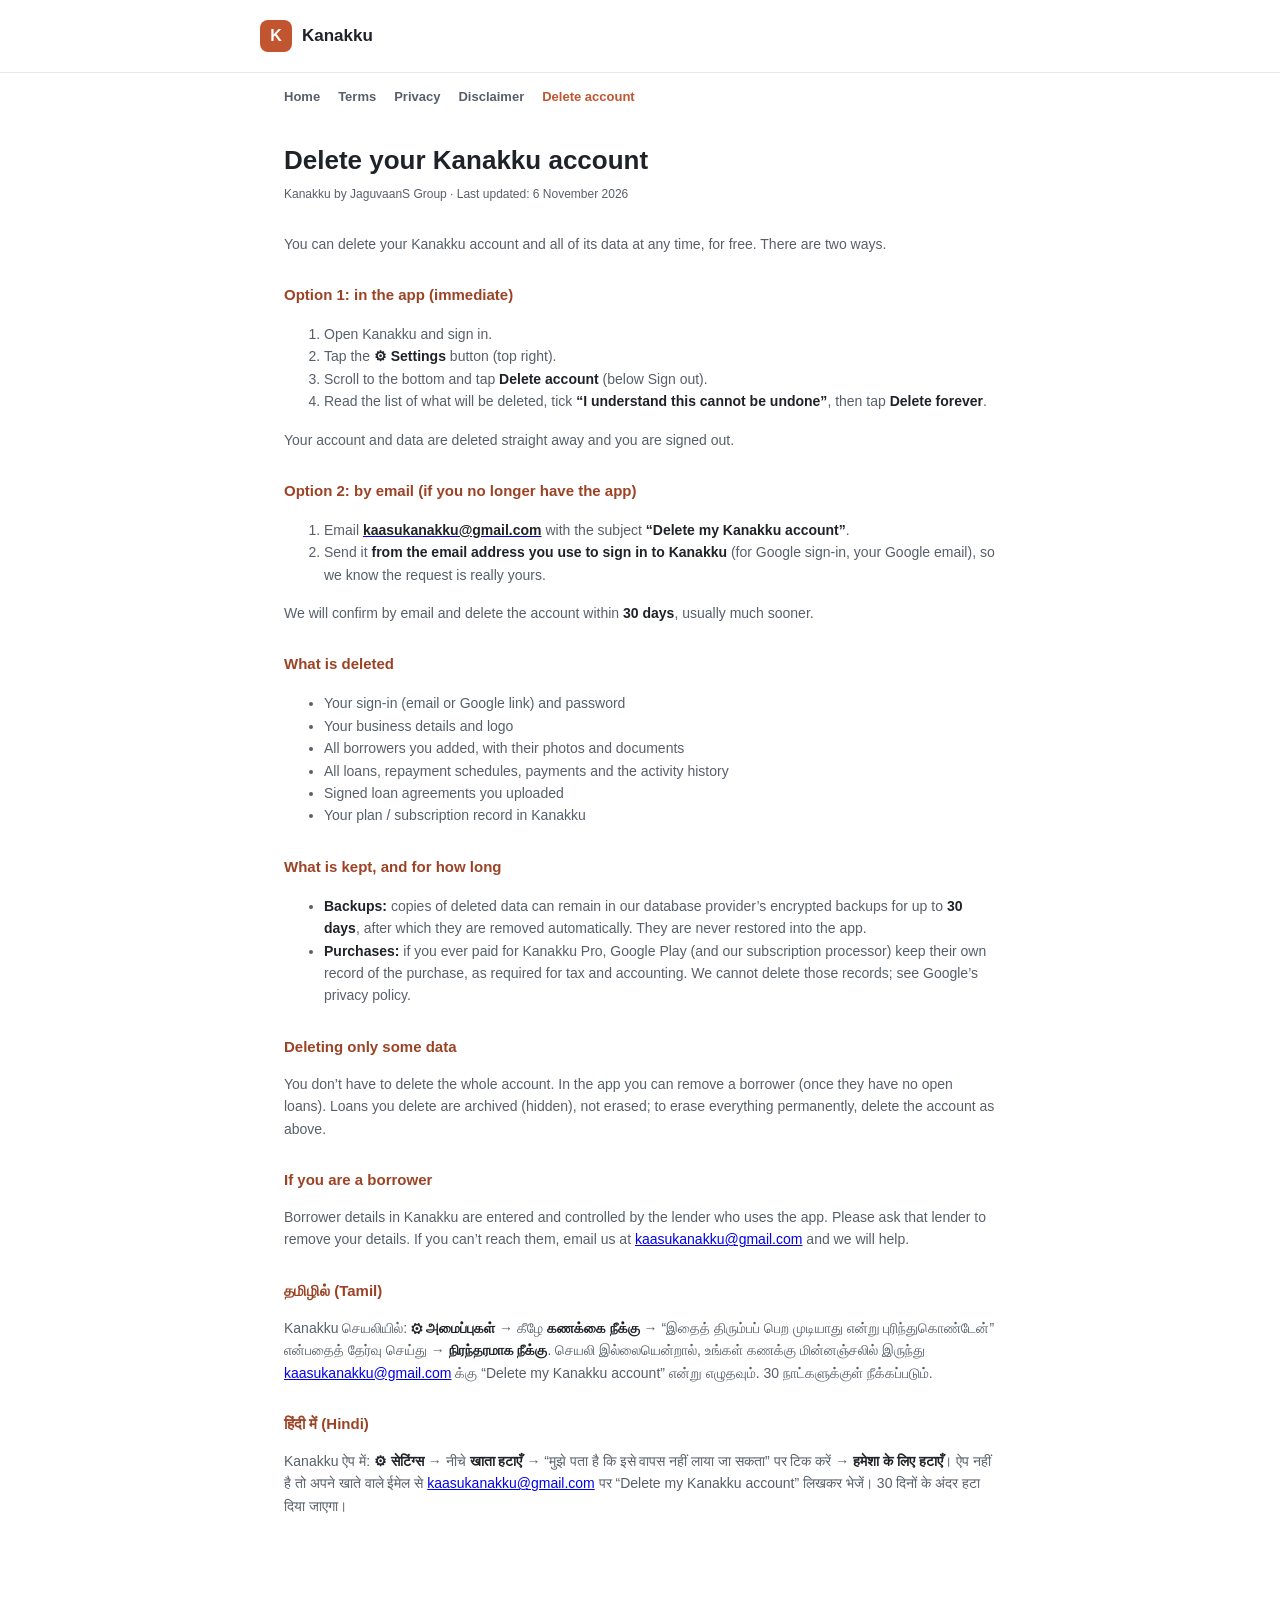
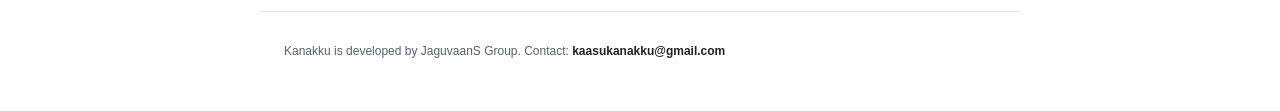
==== delete-account.html @ 922ca854 "Add account deletion page (Google Play requirement), link it from every page Co-Authored-By: Claude " ====
<!doctype html>
<html lang="en">
<head>
<meta charset="utf-8">
<title>Delete your account — Kanakku</title>
<meta name="viewport" content="width=device-width, initial-scale=1">
<meta name="description" content="How to delete your Kanakku account and data, in the app or by email.">
<link rel="stylesheet" href="style.css">
</head>
<body>
<header class="site">
  <div class="wrap">
    <div class="logo-mark">K</div>
    <div class="name">Kanakku</div>
  </div>
</header>
<nav class="site">
  <a href="index.html">Home</a>
  <a href="terms.html">Terms</a>
  <a href="privacy.html">Privacy</a>
  <a href="disclaimer.html">Disclaimer</a>
  <a href="delete-account.html" class="active">Delete account</a>
</nav>

<main>
  <h1>Delete your Kanakku account</h1>
  <div class="updated">Kanakku by JaguvaanS Group · Last updated: 6 November 2026</div>

  <p>You can delete your Kanakku account and all of its data at any time, for free. There are two ways.</p>

  <h2>Option 1: in the app (immediate)</h2>
  <ol>
    <li>Open Kanakku and sign in.</li>
    <li>Tap the <strong>⚙ Settings</strong> button (top right).</li>
    <li>Scroll to the bottom and tap <strong>Delete account</strong> (below Sign out).</li>
    <li>Read the list of what will be deleted, tick <strong>“I understand this cannot be undone”</strong>, then tap <strong>Delete forever</strong>.</li>
  </ol>
  <p>Your account and data are deleted straight away and you are signed out.</p>

  <h2>Option 2: by email (if you no longer have the app)</h2>
  <ol>
    <li>Email <a href="mailto:kaasukanakku@gmail.com?subject=Delete%20my%20Kanakku%20account"><strong>kaasukanakku@gmail.com</strong></a> with the subject <strong>“Delete my Kanakku account”</strong>.</li>
    <li>Send it <strong>from the email address you use to sign in to Kanakku</strong> (for Google sign-in, your Google email), so we know the request is really yours.</li>
  </ol>
  <p>We will confirm by email and delete the account within <strong>30 days</strong>, usually much sooner.</p>

  <h2>What is deleted</h2>
  <ul>
    <li>Your sign-in (email or Google link) and password</li>
    <li>Your business details and logo</li>
    <li>All borrowers you added, with their photos and documents</li>
    <li>All loans, repayment schedules, payments and the activity history</li>
    <li>Signed loan agreements you uploaded</li>
    <li>Your plan / subscription record in Kanakku</li>
  </ul>

  <h2>What is kept, and for how long</h2>
  <ul>
    <li><strong>Backups:</strong> copies of deleted data can remain in our database provider’s encrypted backups for up to <strong>30 days</strong>, after which they are removed automatically. They are never restored into the app.</li>
    <li><strong>Purchases:</strong> if you ever paid for Kanakku Pro, Google Play (and our subscription processor) keep their own record of the purchase, as required for tax and accounting. We cannot delete those records; see Google’s privacy policy.</li>
  </ul>

  <h2>Deleting only some data</h2>
  <p>You don’t have to delete the whole account. In the app you can remove a borrower (once they have no open loans). Loans you delete are archived (hidden), not erased; to erase everything permanently, delete the account as above.</p>

  <h2>If you are a borrower</h2>
  <p>Borrower details in Kanakku are entered and controlled by the lender who uses the app. Please ask that lender to remove your details. If you can’t reach them, email us at <a href="mailto:kaasukanakku@gmail.com">kaasukanakku@gmail.com</a> and we will help.</p>

  <h2>தமிழில் (Tamil)</h2>
  <p>Kanakku செயலியில்: <strong>⚙ அமைப்புகள்</strong> → கீழே <strong>கணக்கை நீக்கு</strong> → “இதைத் திரும்பப் பெற முடியாது என்று புரிந்துகொண்டேன்” என்பதைத் தேர்வு செய்து → <strong>நிரந்தரமாக நீக்கு</strong>. செயலி இல்லையென்றால், உங்கள் கணக்கு மின்னஞ்சலில் இருந்து <a href="mailto:kaasukanakku@gmail.com">kaasukanakku@gmail.com</a> க்கு “Delete my Kanakku account” என்று எழுதவும். 30 நாட்களுக்குள் நீக்கப்படும்.</p>

  <h2>हिंदी में (Hindi)</h2>
  <p>Kanakku ऐप में: <strong>⚙ सेटिंग्स</strong> → नीचे <strong>खाता हटाएँ</strong> → “मुझे पता है कि इसे वापस नहीं लाया जा सकता” पर टिक करें → <strong>हमेशा के लिए हटाएँ</strong>। ऐप नहीं है तो अपने खाते वाले ईमेल से <a href="mailto:kaasukanakku@gmail.com">kaasukanakku@gmail.com</a> पर “Delete my Kanakku account” लिखकर भेजें। 30 दिनों के अंदर हटा दिया जाएगा।</p>
</main>

<footer class="site">
  Kanakku is developed by JaguvaanS Group. Contact: <strong>kaasukanakku@gmail.com</strong>
</footer>
</body>
</html>
---- style.css ----
:root {
  --primary: #C1552F;
  --primary-dark: #9c4325;
  --text: #1f2328;
  --text-secondary: #57606a;
  --border: #e5e7eb;
  --bg: #ffffff;
  --bg-muted: #f7f7f9;
}

* { box-sizing: border-box; }

body {
  margin: 0;
  font-family: -apple-system, BlinkMacSystemFont, "Segoe UI", Roboto, Helvetica, Arial, sans-serif;
  color: var(--text);
  background: var(--bg);
  line-height: 1.6;
}

header.site {
  border-bottom: 1px solid var(--border);
  padding: 20px 24px;
}

header.site .wrap {
  max-width: 760px;
  margin: 0 auto;
  display: flex;
  align-items: center;
  gap: 10px;
}

.logo-mark {
  width: 32px;
  height: 32px;
  border-radius: 8px;
  background: var(--primary);
  color: #fff;
  display: flex;
  align-items: center;
  justify-content: center;
  font-weight: 800;
  font-size: 16px;
  flex-shrink: 0;
}

header.site .name {
  font-weight: 800;
  font-size: 17px;
}

nav.site {
  max-width: 760px;
  margin: 0 auto;
  padding: 14px 24px 0;
  display: flex;
  gap: 18px;
  font-size: 13px;
}

nav.site a {
  color: var(--text-secondary);
  text-decoration: none;
  font-weight: 600;
}

nav.site a.active, nav.site a:hover {
  color: var(--primary);
}

main {
  max-width: 760px;
  margin: 0 auto;
  padding: 32px 24px 80px;
}

h1 {
  font-size: 26px;
  font-weight: 800;
  margin: 0 0 4px;
}

.updated {
  font-size: 12px;
  color: var(--text-secondary);
  margin-bottom: 28px;
}

h2 {
  font-size: 15px;
  font-weight: 800;
  margin: 28px 0 8px;
  color: var(--primary-dark);
}

p, li {
  font-size: 14px;
  color: var(--text-secondary);
}

.legal-block {
  white-space: pre-wrap;
  font-size: 13.5px;
  color: var(--text-secondary);
  line-height: 1.75;
}

.hero {
  text-align: center;
  padding: 60px 24px 40px;
}

.hero .logo-mark {
  width: 56px;
  height: 56px;
  font-size: 26px;
  border-radius: 16px;
  margin: 0 auto 18px;
}

.hero h1 {
  font-size: 30px;
}

.hero p.tagline {
  font-size: 15px;
  max-width: 460px;
  margin: 10px auto 0;
}

.cards {
  display: grid;
  grid-template-columns: repeat(auto-fit, minmax(200px, 1fr));
  gap: 14px;
  margin-top: 36px;
}

.card {
  border: 1px solid var(--border);
  border-radius: 12px;
  padding: 18px;
  background: var(--bg-muted);
}

.card h3 {
  font-size: 14px;
  margin: 0 0 6px;
}

.card p {
  font-size: 12.5px;
  margin: 0;
}

.card a {
  color: var(--primary);
  font-weight: 700;
  font-size: 12.5px;
  text-decoration: none;
}

footer.site {
  max-width: 760px;
  margin: 0 auto;
  padding: 30px 24px 50px;
  font-size: 12px;
  color: var(--text-secondary);
  border-top: 1px solid var(--border);
}

strong { color: var(--text); }
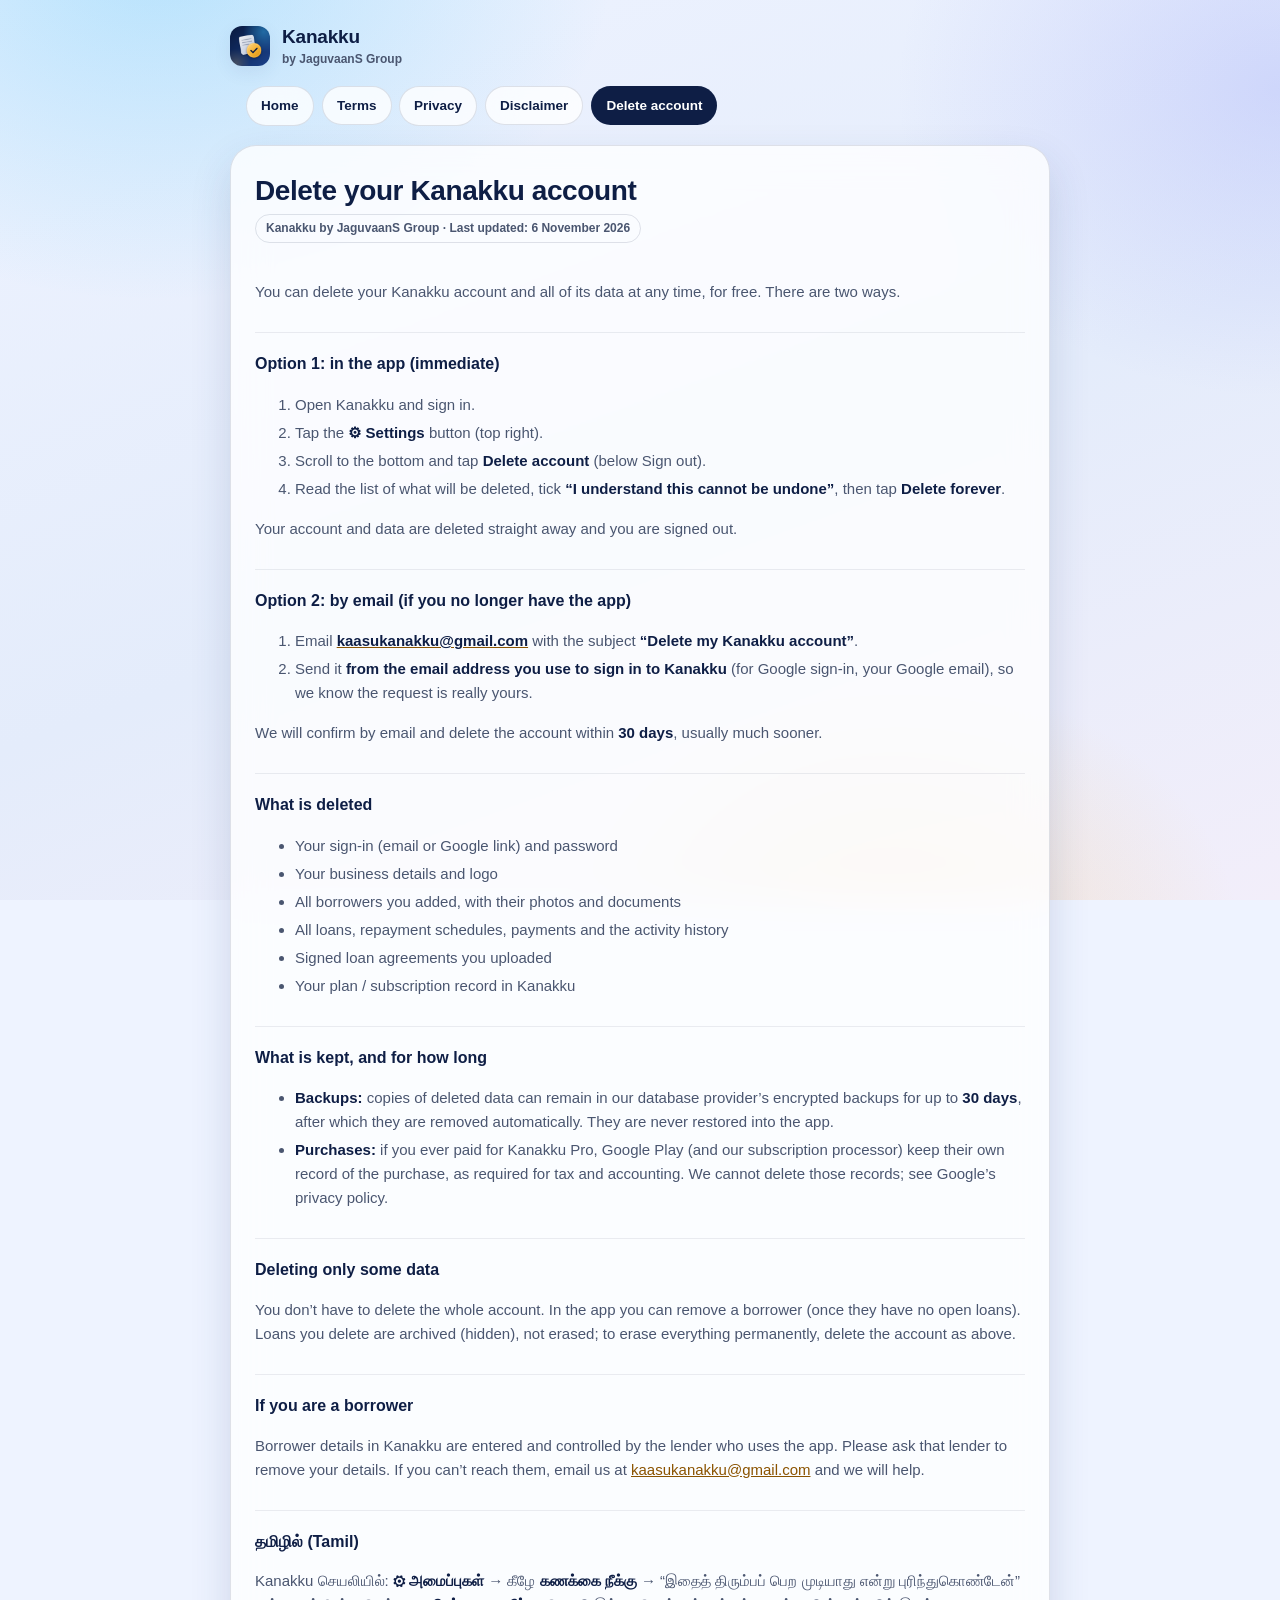
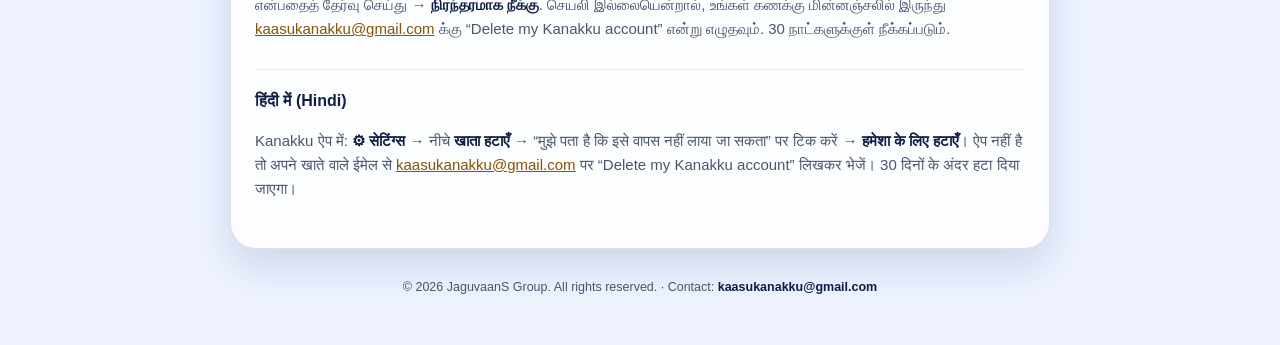
==== commit bb76c042: "Glass redesign to match the app; data stored in Mumbai, India New look (navy gradient / light blue, " ====
--- a/delete-account.html
+++ b/delete-account.html
@@ -5,13 +5,18 @@
 <title>Delete your account — Kanakku</title>
 <meta name="viewport" content="width=device-width, initial-scale=1">
 <meta name="description" content="How to delete your Kanakku account and data, in the app or by email.">
+<link rel="icon" type="image/png" href="icon.png">
+<meta name="theme-color" content="#0A1A3F">
 <link rel="stylesheet" href="style.css">
 </head>
 <body>
 <header class="site">
   <div class="wrap">
-    <div class="logo-mark">K</div>
-    <div class="name">Kanakku</div>
+    <img class="logo" src="icon.png" alt="" width="40" height="40">
+    <div>
+      <div class="name">Kanakku</div>
+      <div class="by">by JaguvaanS Group</div>
+    </div>
   </div>
 </header>
 <nav class="site">
@@ -74,7 +79,7 @@
 </main>
 
 <footer class="site">
-  Kanakku is developed by JaguvaanS Group. Contact: <strong>kaasukanakku@gmail.com</strong>
+  © 2026 JaguvaanS Group. All rights reserved. · Contact: <strong>kaasukanakku@gmail.com</strong>
 </footer>
 </body>
 </html>
--- a/style.css
+++ b/style.css
@@ -1,172 +1,281 @@
+/* Kanakku website, v1 "Glass" look (matches the app: lib/core/theme/glass_tokens.dart).
+   Light by default; dark follows the phone/computer setting. */
 :root {
-  --primary: #C1552F;
-  --primary-dark: #9c4325;
-  --text: #1f2328;
-  --text-secondary: #57606a;
-  --border: #e5e7eb;
-  --bg: #ffffff;
-  --bg-muted: #f7f7f9;
+  --bg1: #EEF3FF;
+  --bg2: #E4ECFB;
+  --bg3: #F2EEFA;
+  --glow-sky: rgba(56, 189, 248, 0.30);
+  --glow-amber: rgba(247, 181, 56, 0.22);
+  --glow-indigo: rgba(129, 140, 248, 0.24);
+  --fg: #0E1E45;
+  --muted: #4A5670;
+  --glass: rgba(255, 255, 255, 0.78);
+  --glass-hi: rgba(255, 255, 255, 0.92);
+  --line: rgba(14, 30, 69, 0.12);
+  --sep: rgba(14, 30, 69, 0.08);
+  --shadow: 0 18px 40px rgba(40, 60, 120, 0.16);
+  --card-shadow: 0 6px 18px rgba(40, 60, 120, 0.08);
+  --amber: #F7B538;
+  --on-amber: #1F1500;
+  --amber-text: #8A5300;
+  --chip-on-bg: #0E1E45;
+  --chip-on-fg: #FFFFFF;
+  color-scheme: light;
+}
+
+@media (prefers-color-scheme: dark) {
+  :root {
+    --bg1: #0A1A3F;
+    --bg2: #112F68;
+    --bg3: #0B2350;
+    --glow-sky: rgba(56, 189, 248, 0.38);
+    --glow-amber: rgba(247, 181, 56, 0.20);
+    --glow-indigo: rgba(129, 140, 248, 0.28);
+    --fg: #F4F7FB;
+    --muted: rgba(232, 239, 250, 0.80);
+    --glass: rgba(29, 59, 120, 0.62);
+    --glass-hi: rgba(255, 255, 255, 0.13);
+    --line: rgba(255, 255, 255, 0.22);
+    --sep: rgba(255, 255, 255, 0.12);
+    --shadow: 0 18px 40px rgba(3, 10, 30, 0.35);
+    --card-shadow: 0 8px 18px rgba(3, 10, 30, 0.25);
+    --amber-text: #FFD27A;
+    --chip-on-bg: #F4F7FB;
+    --chip-on-fg: #0A1A3F;
+    color-scheme: dark;
+  }
 }
 
 * { box-sizing: border-box; }
+
+html { background: var(--bg1); }
 
 body {
   margin: 0;
-  font-family: -apple-system, BlinkMacSystemFont, "Segoe UI", Roboto, Helvetica, Arial, sans-serif;
-  color: var(--text);
-  background: var(--bg);
+  min-height: 100vh;
+  font-family: "Noto Sans", -apple-system, BlinkMacSystemFont, "Segoe UI", Roboto, "Noto Sans Tamil", "Noto Sans Devanagari", Helvetica, Arial, sans-serif;
+  color: var(--fg);
   line-height: 1.6;
-}
-
-header.site {
-  border-bottom: 1px solid var(--border);
-  padding: 20px 24px;
-}
+  background:
+    radial-gradient(60vmax 45vmax at 12% -5%, var(--glow-sky), transparent 60%),
+    radial-gradient(50vmax 40vmax at 100% 10%, var(--glow-indigo), transparent 60%),
+    radial-gradient(45vmax 35vmax at 70% 105%, var(--glow-amber), transparent 60%),
+    linear-gradient(160deg, var(--bg1), var(--bg2) 55%, var(--bg3));
+  background-attachment: fixed;
+}
+
+a { color: var(--amber-text); }
+
+/* ── Header + navigation ─────────────────────────────────────────────── */
+header.site { padding: 22px 16px 0; }
 
 header.site .wrap {
-  max-width: 760px;
+  max-width: 820px;
   margin: 0 auto;
   display: flex;
   align-items: center;
-  gap: 10px;
-}
-
-.logo-mark {
-  width: 32px;
-  height: 32px;
-  border-radius: 8px;
-  background: var(--primary);
-  color: #fff;
+  gap: 12px;
+}
+
+.logo {
+  width: 40px;
+  height: 40px;
+  border-radius: 12px;
+  box-shadow: var(--card-shadow);
+  flex-shrink: 0;
+}
+
+header.site .name {
+  font-weight: 800;
+  font-size: 19px;
+  letter-spacing: -0.2px;
+}
+
+header.site .by {
+  font-size: 12px;
+  color: var(--muted);
+  font-weight: 600;
+  margin-top: -2px;
+}
+
+nav.site {
+  max-width: 820px;
+  margin: 16px auto 0;
+  padding: 0 16px;
+  display: flex;
+  flex-wrap: wrap;
+  gap: 8px;
+}
+
+nav.site a {
+  color: var(--fg);
+  text-decoration: none;
+  font-weight: 700;
+  font-size: 13.5px;
+  padding: 8px 14px;
+  border-radius: 999px;
+  background: var(--glass);
+  border: 1px solid var(--line);
+  backdrop-filter: blur(14px);
+  -webkit-backdrop-filter: blur(14px);
+}
+
+nav.site a:hover { background: var(--glass-hi); }
+
+nav.site a.active {
+  background: var(--chip-on-bg);
+  color: var(--chip-on-fg);
+  border-color: transparent;
+}
+
+/* ── Page body: one glass card ───────────────────────────────────────── */
+main {
+  max-width: 820px;
+  margin: 20px auto 0;
+  padding: 28px 24px 32px;
+  background: var(--glass);
+  border: 1px solid var(--line);
+  border-radius: 26px;
+  box-shadow: var(--shadow);
+  backdrop-filter: blur(18px);
+  -webkit-backdrop-filter: blur(18px);
+}
+
+@media (max-width: 860px) {
+  main { margin-left: 16px; margin-right: 16px; padding: 22px 18px 26px; }
+}
+
+h1 {
+  font-size: 28px;
+  font-weight: 800;
+  letter-spacing: -0.4px;
+  line-height: 1.2;
+  margin: 0 0 6px;
+}
+
+.updated {
+  display: inline-block;
+  font-size: 12px;
+  font-weight: 700;
+  color: var(--muted);
+  padding: 4px 10px;
+  border-radius: 999px;
+  border: 1px solid var(--line);
+  margin-bottom: 22px;
+}
+
+h2 {
+  font-size: 16px;
+  font-weight: 800;
+  margin: 28px 0 8px;
+  padding-top: 18px;
+  border-top: 1px solid var(--sep);
+}
+
+p, li { font-size: 15px; color: var(--muted); }
+
+li { margin: 4px 0; }
+
+strong { color: var(--fg); }
+
+.legal-block {
+  white-space: pre-wrap;
+  font-size: 14.5px;
+  color: var(--muted);
+  line-height: 1.8;
+  overflow-wrap: anywhere;
+}
+
+/* ── Home page ───────────────────────────────────────────────────────── */
+body.home main {
+  background: transparent;
+  border: 0;
+  box-shadow: none;
+  backdrop-filter: none;
+  -webkit-backdrop-filter: none;
+  padding-top: 8px;
+}
+
+.hero { text-align: center; padding: 36px 8px 8px; }
+
+.hero .logo {
+  width: 88px;
+  height: 88px;
+  border-radius: 24px;
+  box-shadow: var(--shadow);
+  margin: 0 auto 18px;
+  display: block;
+}
+
+.hero h1 { font-size: 34px; }
+
+.hero p.tagline {
+  font-size: 16px;
+  max-width: 520px;
+  margin: 10px auto 0;
+}
+
+.badge {
+  display: inline-block;
+  margin-top: 16px;
+  padding: 8px 16px;
+  border-radius: 999px;
+  background: var(--amber);
+  color: var(--on-amber);
+  font-weight: 800;
+  font-size: 13px;
+}
+
+.cards {
+  display: grid;
+  grid-template-columns: repeat(auto-fit, minmax(220px, 1fr));
+  gap: 14px;
+  margin-top: 32px;
+}
+
+.card {
+  display: block;
+  text-decoration: none;
+  color: inherit;
+  padding: 20px;
+  border-radius: 22px;
+  background: var(--glass);
+  border: 1px solid var(--line);
+  box-shadow: var(--card-shadow);
+  backdrop-filter: blur(16px);
+  -webkit-backdrop-filter: blur(16px);
+  transition: transform 0.15s ease, background 0.15s ease;
+}
+
+.card:hover { transform: translateY(-2px); background: var(--glass-hi); }
+
+.card .icon {
+  width: 40px;
+  height: 40px;
+  border-radius: 12px;
   display: flex;
   align-items: center;
   justify-content: center;
-  font-weight: 800;
-  font-size: 16px;
-  flex-shrink: 0;
-}
-
-header.site .name {
-  font-weight: 800;
-  font-size: 17px;
-}
-
-nav.site {
-  max-width: 760px;
+  font-size: 20px;
+  background: var(--glass-hi);
+  border: 1px solid var(--line);
+  margin-bottom: 12px;
+}
+
+.card h3 { font-size: 16px; margin: 0 0 6px; font-weight: 800; }
+
+.card p { font-size: 13.5px; margin: 0 0 12px; }
+
+.card .go { color: var(--amber-text); font-weight: 800; font-size: 13.5px; }
+
+/* ── Footer ──────────────────────────────────────────────────────────── */
+footer.site {
+  max-width: 820px;
   margin: 0 auto;
-  padding: 14px 24px 0;
-  display: flex;
-  gap: 18px;
-  font-size: 13px;
-}
-
-nav.site a {
-  color: var(--text-secondary);
-  text-decoration: none;
-  font-weight: 600;
-}
-
-nav.site a.active, nav.site a:hover {
-  color: var(--primary);
-}
-
-main {
-  max-width: 760px;
-  margin: 0 auto;
-  padding: 32px 24px 80px;
-}
-
-h1 {
-  font-size: 26px;
-  font-weight: 800;
-  margin: 0 0 4px;
-}
-
-.updated {
-  font-size: 12px;
-  color: var(--text-secondary);
-  margin-bottom: 28px;
-}
-
-h2 {
-  font-size: 15px;
-  font-weight: 800;
-  margin: 28px 0 8px;
-  color: var(--primary-dark);
-}
-
-p, li {
-  font-size: 14px;
-  color: var(--text-secondary);
-}
-
-.legal-block {
-  white-space: pre-wrap;
-  font-size: 13.5px;
-  color: var(--text-secondary);
-  line-height: 1.75;
-}
-
-.hero {
+  padding: 28px 16px 48px;
+  font-size: 12.5px;
+  color: var(--muted);
   text-align: center;
-  padding: 60px 24px 40px;
-}
-
-.hero .logo-mark {
-  width: 56px;
-  height: 56px;
-  font-size: 26px;
-  border-radius: 16px;
-  margin: 0 auto 18px;
-}
-
-.hero h1 {
-  font-size: 30px;
-}
-
-.hero p.tagline {
-  font-size: 15px;
-  max-width: 460px;
-  margin: 10px auto 0;
-}
-
-.cards {
-  display: grid;
-  grid-template-columns: repeat(auto-fit, minmax(200px, 1fr));
-  gap: 14px;
-  margin-top: 36px;
-}
-
-.card {
-  border: 1px solid var(--border);
-  border-radius: 12px;
-  padding: 18px;
-  background: var(--bg-muted);
-}
-
-.card h3 {
-  font-size: 14px;
-  margin: 0 0 6px;
-}
-
-.card p {
-  font-size: 12.5px;
-  margin: 0;
-}
-
-.card a {
-  color: var(--primary);
-  font-weight: 700;
-  font-size: 12.5px;
-  text-decoration: none;
-}
-
-footer.site {
-  max-width: 760px;
-  margin: 0 auto;
-  padding: 30px 24px 50px;
-  font-size: 12px;
-  color: var(--text-secondary);
-  border-top: 1px solid var(--border);
-}
-
-strong { color: var(--text); }
+}
+
+footer.site strong { color: var(--fg); }
